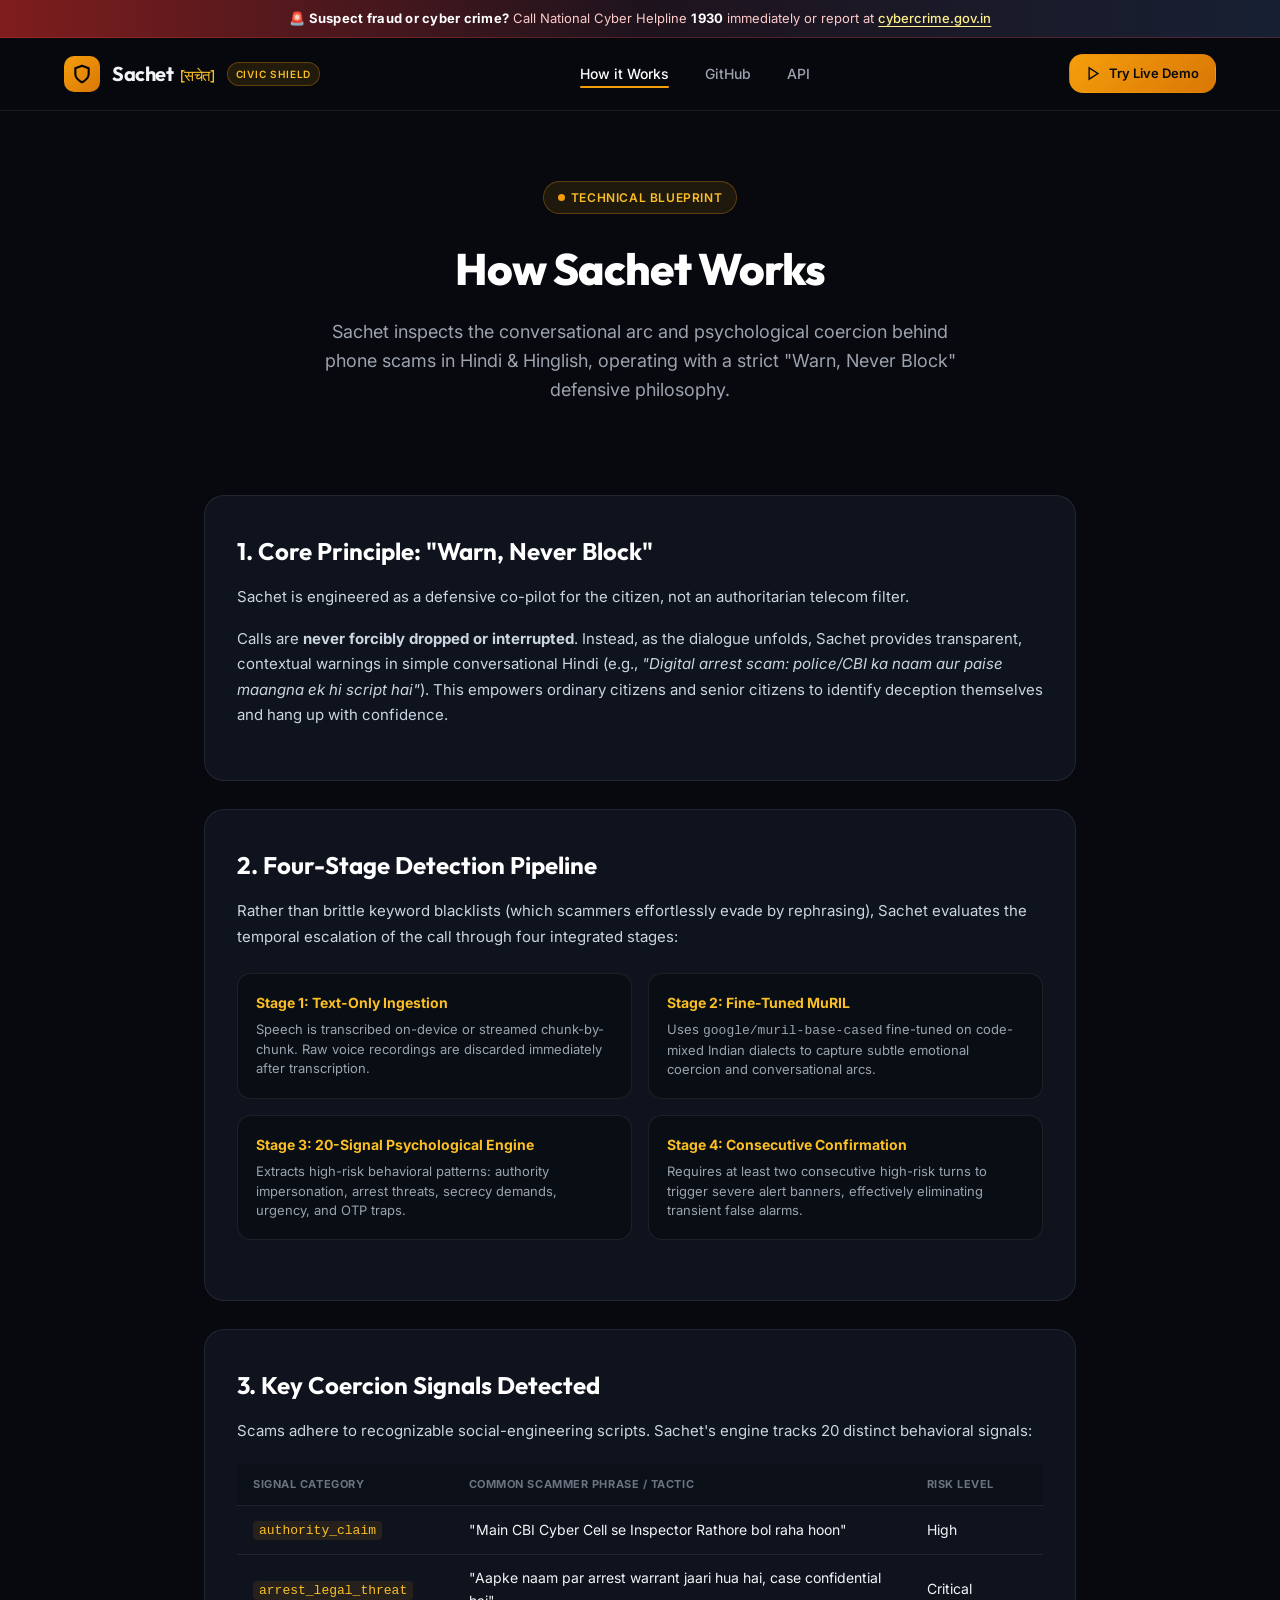
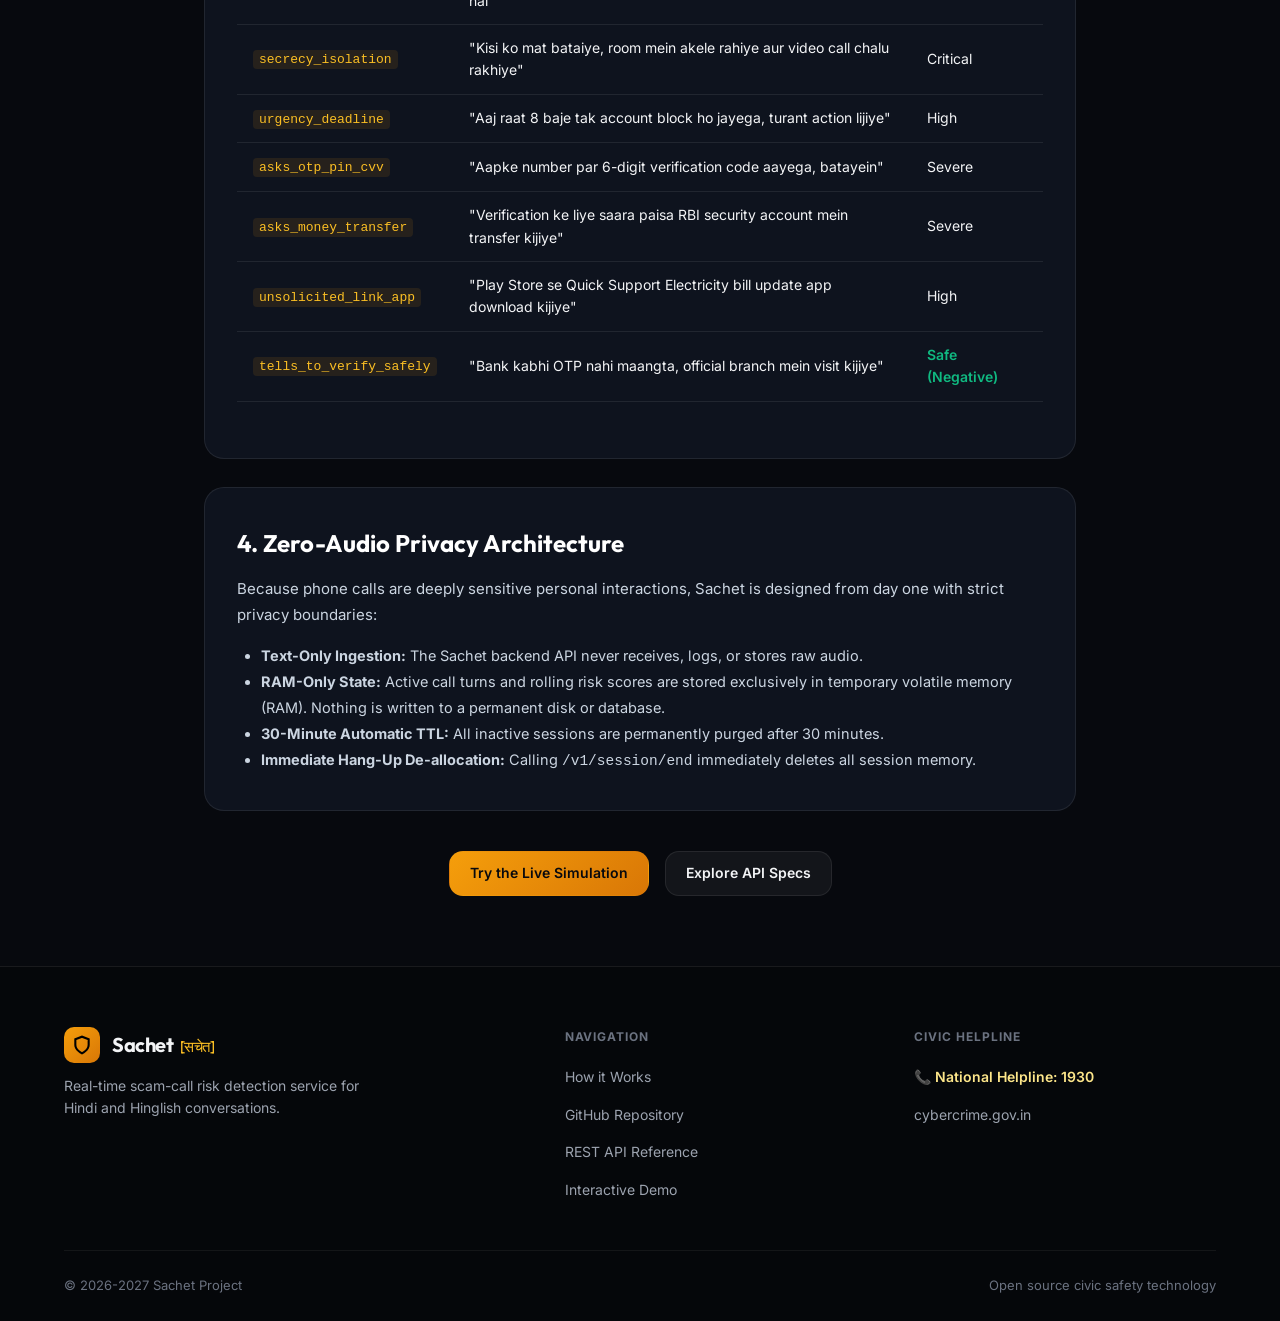
==== client/how-it-works.html @ 932ca4a1 "Configure production dependencies and model hosting" ====
<!DOCTYPE html>
<html lang="en">
<head>
  <meta charset="utf-8">
  <meta name="viewport" content="width=device-width, initial-scale=1">
  <title>How Sachet Works — Architecture & Methodology</title>
  <meta name="description" content="Understand the real-time AI architecture, MuRIL transformer, 20-signal psychological detector, and privacy guarantees behind Sachet.">
  <link rel="preconnect" href="https://fonts.googleapis.com">
  <link rel="preconnect" href="https://fonts.gstatic.com" crossorigin>
  <link href="https://fonts.googleapis.com/css2?family=Inter:wght@400;500;600;700&family=Outfit:wght@600;700;800&display=swap" rel="stylesheet">
  <link rel="stylesheet" href="styles.css">
</head>
<body>

  <!-- Emergency Helpline Top Banner -->
  <aside class="emergency-banner">
    <span>🚨 <strong>Suspect fraud or cyber crime?</strong> Call National Cyber Helpline <strong>1930</strong> immediately or report at <a href="https://cybercrime.gov.in" target="_blank" rel="noopener noreferrer">cybercrime.gov.in</a></span>
  </aside>

  <!-- Site Navigation -->
  <header class="site-nav">
    <div class="container nav-wrapper">
      <a href="index.html" class="brand-group">
        <div class="brand-logo-icon">
          <svg width="20" height="20" viewBox="0 0 24 24" fill="none" stroke="currentColor" stroke-width="2.5" stroke-linecap="round" stroke-linejoin="round">
            <path d="M12 22s8-4 8-10V5l-8-3-8 3v7c0 6 8 10 8 10z"/>
          </svg>
        </div>
        <div class="brand-name">
          Sachet <span class="hindi">[सचेत]</span>
        </div>
        <span class="brand-badge">Civic Shield</span>
      </a>

      <nav>
        <ul class="nav-links">
          <li><a href="how-it-works.html" class="nav-link active">How it Works</a></li>
          <li><a href="github.html" class="nav-link">GitHub</a></li>
          <li><a href="api.html" class="nav-link">API</a></li>
        </ul>
      </nav>

      <div class="nav-actions">
        <a href="index.html#demo" class="btn btn-primary" style="padding: 8px 16px; font-size: 13px;">
          <svg width="15" height="15" viewBox="0 0 24 24" fill="none" stroke="currentColor" stroke-width="2.2">
            <polygon points="5 3 19 12 5 21 5 3"/>
          </svg>
          Try Live Demo
        </a>
      </div>
    </div>
  </header>

  <!-- Subpage Header -->
  <section class="subpage-hero">
    <div class="container">
      <div class="pill-badge">
        <span class="pulse-dot"></span>
        Technical Blueprint
      </div>
      <h1 class="subpage-title">How Sachet Works</h1>
      <p class="subpage-subtitle">
        Sachet inspects the conversational arc and psychological coercion behind phone scams in Hindi & Hinglish, operating with a strict "Warn, Never Block" defensive philosophy.
      </p>
    </div>
  </section>

  <!-- Main Content Cards -->
  <section class="doc-section">
    <div class="container" style="max-width: 920px;">

      <!-- Card 1: Core Philosophy -->
      <div class="doc-card">
        <h2>1. Core Principle: "Warn, Never Block"</h2>
        <p>
          Sachet is engineered as a defensive co-pilot for the citizen, not an authoritarian telecom filter. 
        </p>
        <p>
          Calls are <strong>never forcibly dropped or interrupted</strong>. Instead, as the dialogue unfolds, Sachet provides transparent, contextual warnings in simple conversational Hindi (e.g., <em>"Digital arrest scam: police/CBI ka naam aur paise maangna ek hi script hai"</em>). This empowers ordinary citizens and senior citizens to identify deception themselves and hang up with confidence.
        </p>
      </div>

      <!-- Card 2: 4-Stage Detection Pipeline -->
      <div class="doc-card">
        <h2>2. Four-Stage Detection Pipeline</h2>
        <p>
          Rather than brittle keyword blacklists (which scammers effortlessly evade by rephrasing), Sachet evaluates the temporal escalation of the call through four integrated stages:
        </p>

        <div style="display:grid; grid-template-columns:1fr 1fr; gap:16px; margin:24px 0;">
          <div style="background:rgba(0,0,0,0.3); border:1px solid var(--border-subtle); border-radius:var(--radius-md); padding:18px;">
            <div style="color:var(--amber-light); font-weight:700; font-size:14px; margin-bottom:6px;">Stage 1: Text-Only Ingestion</div>
            <div style="font-size:13px; color:var(--text-muted); line-height:1.5;">
              Speech is transcribed on-device or streamed chunk-by-chunk. Raw voice recordings are discarded immediately after transcription.
            </div>
          </div>

          <div style="background:rgba(0,0,0,0.3); border:1px solid var(--border-subtle); border-radius:var(--radius-md); padding:18px;">
            <div style="color:var(--amber-light); font-weight:700; font-size:14px; margin-bottom:6px;">Stage 2: Fine-Tuned MuRIL</div>
            <div style="font-size:13px; color:var(--text-muted); line-height:1.5;">
              Uses <code>google/muril-base-cased</code> fine-tuned on code-mixed Indian dialects to capture subtle emotional coercion and conversational arcs.
            </div>
          </div>

          <div style="background:rgba(0,0,0,0.3); border:1px solid var(--border-subtle); border-radius:var(--radius-md); padding:18px;">
            <div style="color:var(--amber-light); font-weight:700; font-size:14px; margin-bottom:6px;">Stage 3: 20-Signal Psychological Engine</div>
            <div style="font-size:13px; color:var(--text-muted); line-height:1.5;">
              Extracts high-risk behavioral patterns: authority impersonation, arrest threats, secrecy demands, urgency, and OTP traps.
            </div>
          </div>

          <div style="background:rgba(0,0,0,0.3); border:1px solid var(--border-subtle); border-radius:var(--radius-md); padding:18px;">
            <div style="color:var(--amber-light); font-weight:700; font-size:14px; margin-bottom:6px;">Stage 4: Consecutive Confirmation</div>
            <div style="font-size:13px; color:var(--text-muted); line-height:1.5;">
              Requires at least two consecutive high-risk turns to trigger severe alert banners, effectively eliminating transient false alarms.
            </div>
          </div>
        </div>
      </div>

      <!-- Card 3: The 20 Semantic Behavioral Signals -->
      <div class="doc-card">
        <h2>3. Key Coercion Signals Detected</h2>
        <p>
          Scams adhere to recognizable social-engineering scripts. Sachet's engine tracks 20 distinct behavioral signals:
        </p>

        <table class="doc-table">
          <thead>
            <tr>
              <th>Signal Category</th>
              <th>Common Scammer Phrase / Tactic</th>
              <th>Risk Level</th>
            </tr>
          </thead>
          <tbody>
            <tr>
              <td><code>authority_claim</code></td>
              <td>"Main CBI Cyber Cell se Inspector Rathore bol raha hoon"</td>
              <td>High</td>
            </tr>
            <tr>
              <td><code>arrest_legal_threat</code></td>
              <td>"Aapke naam par arrest warrant jaari hua hai, case confidential hai"</td>
              <td>Critical</td>
            </tr>
            <tr>
              <td><code>secrecy_isolation</code></td>
              <td>"Kisi ko mat bataiye, room mein akele rahiye aur video call chalu rakhiye"</td>
              <td>Critical</td>
            </tr>
            <tr>
              <td><code>urgency_deadline</code></td>
              <td>"Aaj raat 8 baje tak account block ho jayega, turant action lijiye"</td>
              <td>High</td>
            </tr>
            <tr>
              <td><code>asks_otp_pin_cvv</code></td>
              <td>"Aapke number par 6-digit verification code aayega, batayein"</td>
              <td>Severe</td>
            </tr>
            <tr>
              <td><code>asks_money_transfer</code></td>
              <td>"Verification ke liye saara paisa RBI security account mein transfer kijiye"</td>
              <td>Severe</td>
            </tr>
            <tr>
              <td><code>unsolicited_link_app</code></td>
              <td>"Play Store se Quick Support Electricity bill update app download kijiye"</td>
              <td>High</td>
            </tr>
            <tr>
              <td><code>tells_to_verify_safely</code></td>
              <td>"Bank kabhi OTP nahi maangta, official branch mein visit kijiye"</td>
              <td><span style="color:var(--green-safe); font-weight:600;">Safe (Negative)</span></td>
            </tr>
          </tbody>
        </table>
      </div>

      <!-- Card 4: Strict Privacy Guarantee -->
      <div class="doc-card" id="privacy">
        <h2>4. Zero-Audio Privacy Architecture</h2>
        <p>
          Because phone calls are deeply sensitive personal interactions, Sachet is designed from day one with strict privacy boundaries:
        </p>

        <ul style="list-style:disc; padding-left:24px; color:#cbd5e1; font-size:14.5px; line-height:1.8;">
          <li><strong>Text-Only Ingestion:</strong> The Sachet backend API never receives, logs, or stores raw audio.</li>
          <li><strong>RAM-Only State:</strong> Active call turns and rolling risk scores are stored exclusively in temporary volatile memory (RAM). Nothing is written to a permanent disk or database.</li>
          <li><strong>30-Minute Automatic TTL:</strong> All inactive sessions are permanently purged after 30 minutes.</li>
          <li><strong>Immediate Hang-Up De-allocation:</strong> Calling <code>/v1/session/end</code> immediately deletes all session memory.</li>
        </ul>
      </div>

      <!-- Action Footer -->
      <div style="text-align:center; margin-top:40px;">
        <a href="index.html#demo" class="btn btn-primary" style="margin-right:12px;">Try the Live Simulation</a>
        <a href="api.html" class="btn btn-secondary">Explore API Specs</a>
      </div>

    </div>
  </section>

  <!-- Footer -->
  <footer class="site-footer">
    <div class="container">
      <div class="footer-grid">
        <div class="footer-brand">
          <div class="brand-group">
            <div class="brand-logo-icon">
              <svg width="20" height="20" viewBox="0 0 24 24" fill="none" stroke="currentColor" stroke-width="2.5"><path d="M12 22s8-4 8-10V5l-8-3-8 3v7c0 6 8 10 8 10z"/></svg>
            </div>
            <div class="brand-name">Sachet <span class="hindi">[सचेत]</span></div>
          </div>
          <p>Real-time scam-call risk detection service for Hindi and Hinglish conversations.</p>
        </div>

        <div class="footer-col">
          <h4>Navigation</h4>
          <ul class="footer-links">
            <li><a href="how-it-works.html">How it Works</a></li>
            <li><a href="github.html">GitHub Repository</a></li>
            <li><a href="api.html">REST API Reference</a></li>
            <li><a href="index.html#demo">Interactive Demo</a></li>
          </ul>
        </div>

        <div class="footer-col">
          <h4>Civic Helpline</h4>
          <ul class="footer-links">
            <li><a href="tel:1930" style="color:#fde68a; font-weight:600;">📞 National Helpline: 1930</a></li>
            <li><a href="https://cybercrime.gov.in" target="_blank" rel="noopener noreferrer">cybercrime.gov.in</a></li>
          </ul>
        </div>
      </div>

      <div class="footer-bottom">
        <div>© 2026-2027 Sachet Project</div>
        <div>Open source civic safety technology</div>
      </div>
    </div>
  </footer>

</body>
</html>
---- client/styles.css ----
/* ==========================================================================
   SACHET (सचेत) DESIGN SYSTEM - DARK CIVIC SHIELD THEME
   Spacious, modern, high-contrast, premium interface
   ========================================================================== */

:root {
  --bg-primary: #07090e;
  --bg-surface: #0e131f;
  --bg-card: rgba(18, 24, 38, 0.72);
  --bg-card-hover: rgba(24, 32, 50, 0.85);
  --bg-card-solid: #131927;
  
  --border-subtle: rgba(255, 255, 255, 0.08);
  --border-hover: rgba(255, 255, 255, 0.16);
  --border-accent: rgba(245, 158, 11, 0.35);
  
  --text-main: #f3f4f6;
  --text-muted: #9ca3af;
  --text-dim: #6b7280;
  
  --amber-primary: #f59e0b;
  --amber-light: #fbbf24;
  --amber-glow: rgba(245, 158, 11, 0.18);
  
  --red-danger: #ef4444;
  --red-glow: rgba(239, 68, 68, 0.2);
  --red-dark: #7f1d1d;
  
  --green-safe: #10b981;
  --green-glow: rgba(16, 185, 129, 0.2);
  
  --blue-brand: #3b82f6;
  --indigo-brand: #6366f1;
  
  --font-sans: 'Inter', -apple-system, BlinkMacSystemFont, "Segoe UI", Roboto, sans-serif;
  --font-heading: 'Outfit', 'Inter', -apple-system, BlinkMacSystemFont, sans-serif;
  
  --radius-sm: 8px;
  --radius-md: 14px;
  --radius-lg: 20px;
  --radius-full: 9999px;
  
  --shadow-card: 0 10px 30px -10px rgba(0, 0, 0, 0.5);
  --shadow-glow: 0 0 40px rgba(245, 158, 11, 0.12);
}

* {
  box-sizing: border-box;
  margin: 0;
  padding: 0;
}

html {
  scroll-behavior: smooth;
  color-scheme: dark;
}

body {
  font-family: var(--font-sans);
  background-color: var(--bg-primary);
  color: var(--text-main);
  line-height: 1.6;
  -webkit-font-smoothing: antialiased;
  min-height: 100vh;
  position: relative;
  overflow-x: hidden;
}

/* Layout Container */
.container {
  width: 100%;
  max-width: 1200px;
  margin: 0 auto;
  padding: 0 24px;
  position: relative;
  z-index: 1;
}

/* ==========================================================================
   TOP EMERGENCY HELPLINE BANNER
   ========================================================================== */
.emergency-banner {
  background: linear-gradient(90deg, #7f1d1d 0%, #1e131d 50%, #172033 100%);
  border-bottom: 1px solid rgba(239, 68, 68, 0.25);
  color: #fecaca;
  font-size: 13px;
  padding: 8px 16px;
  text-align: center;
  display: flex;
  align-items: center;
  justify-content: center;
  gap: 10px;
  position: relative;
  z-index: 100;
}
.emergency-banner strong {
  color: #fff;
  letter-spacing: 0.02em;
}
.emergency-banner a {
  color: #fef08a;
  text-decoration: underline;
  text-underline-offset: 3px;
  font-weight: 500;
}

/* ==========================================================================
   NAVIGATION BAR
   Only: Logo, 'How it Works', 'GitHub', 'API', plus CTA
   ========================================================================== */
.site-nav {
  position: sticky;
  top: 0;
  backdrop-filter: blur(16px);
  -webkit-backdrop-filter: blur(16px);
  background: rgba(7, 9, 14, 0.85);
  border-bottom: 1px solid var(--border-subtle);
  z-index: 90;
  transition: all 0.25s ease;
}

.nav-wrapper {
  display: flex;
  align-items: center;
  justify-content: space-between;
  height: 72px;
}

.brand-group {
  display: flex;
  align-items: center;
  gap: 12px;
  text-decoration: none;
  color: var(--text-main);
}

.brand-logo-icon {
  width: 36px;
  height: 36px;
  border-radius: 10px;
  background: linear-gradient(135deg, #f59e0b 0%, #d97706 100%);
  display: flex;
  align-items: center;
  justify-content: center;
  color: #000;
}

.brand-name {
  font-family: var(--font-heading);
  font-size: 20px;
  font-weight: 700;
  letter-spacing: -0.02em;
  display: flex;
  align-items: baseline;
  gap: 6px;
}

.brand-name .hindi {
  font-size: 15px;
  color: var(--amber-light);
  font-weight: 500;
}

.brand-badge {
  font-size: 10px;
  text-transform: uppercase;
  letter-spacing: 0.08em;
  padding: 3px 8px;
  background: rgba(245, 158, 11, 0.12);
  color: var(--amber-light);
  border: 1px solid rgba(245, 158, 11, 0.3);
  border-radius: var(--radius-full);
  font-weight: 600;
}

.nav-links {
  display: flex;
  align-items: center;
  gap: 36px;
  list-style: none;
}

.nav-link {
  color: var(--text-muted);
  text-decoration: none;
  font-size: 14px;
  font-weight: 500;
  transition: color 0.2s ease;
  position: relative;
  padding: 6px 0;
}

.nav-link:hover,
.nav-link.active {
  color: #fff;
}

.nav-link.active::after {
  content: "";
  position: absolute;
  bottom: 0;
  left: 0;
  right: 0;
  height: 2px;
  background: var(--amber-primary);
  border-radius: 2px;
}

.nav-actions {
  display: flex;
  align-items: center;
  gap: 16px;
}

/* ==========================================================================
   BUTTONS & BADGES
   ========================================================================== */
.btn {
  display: inline-flex;
  align-items: center;
  justify-content: center;
  gap: 8px;
  font-family: var(--font-sans);
  font-size: 14px;
  font-weight: 600;
  padding: 10px 20px;
  border-radius: var(--radius-md);
  text-decoration: none;
  cursor: pointer;
  transition: all 0.2s ease;
  border: 1px solid transparent;
}

.btn-primary {
  background: linear-gradient(135deg, #f59e0b 0%, #d97706 100%);
  color: #07090e;
}
.btn-primary:hover {
  background: linear-gradient(135deg, #fbbf24 0%, #f59e0b 100%);
  transform: translateY(-1px);
}

.btn-secondary {
  background: rgba(255, 255, 255, 0.05);
  color: var(--text-main);
  border-color: var(--border-subtle);
}
.btn-secondary:hover {
  background: rgba(255, 255, 255, 0.1);
  border-color: var(--border-hover);
  color: #fff;
  transform: translateY(-1px);
}

.btn-danger {
  background: linear-gradient(135deg, #ef4444 0%, #dc2626 100%);
  color: #fff;
}
.btn-danger:hover {
  background: linear-gradient(135deg, #f87171 0%, #ef4444 100%);
  transform: translateY(-1px);
}

.pill-badge {
  display: inline-flex;
  align-items: center;
  gap: 6px;
  padding: 6px 14px;
  border-radius: var(--radius-full);
  font-size: 12px;
  font-weight: 600;
  letter-spacing: 0.05em;
  text-transform: uppercase;
  background: rgba(245, 158, 11, 0.1);
  border: 1px solid rgba(245, 158, 11, 0.3);
  color: var(--amber-light);
  margin-bottom: 20px;
}

.pulse-dot {
  width: 7px;
  height: 7px;
  border-radius: 50%;
  background: var(--amber-primary);
}

/* ==========================================================================
   HERO SECTION
   ========================================================================== */
.hero-section {
  padding: 80px 0 100px;
  position: relative;
}

.hero-grid {
  display: grid;
  grid-template-columns: 1.2fr 0.9fr;
  gap: 56px;
  align-items: center;
}

.hero-title {
  font-family: var(--font-heading);
  font-size: 52px;
  font-weight: 800;
  line-height: 1.15;
  letter-spacing: -0.03em;
  margin-bottom: 22px;
  color: #ffffff;
}

.hero-title .highlight {
  background: linear-gradient(90deg, #f59e0b 0%, #fb923c 100%);
  -webkit-background-clip: text;
  -webkit-text-fill-color: transparent;
}

.hero-subtitle {
  font-size: 18px;
  line-height: 1.65;
  color: var(--text-muted);
  margin-bottom: 34px;
  max-width: 580px;
}

.hero-actions {
  display: flex;
  align-items: center;
  gap: 16px;
  margin-bottom: 36px;
  flex-wrap: wrap;
}

.hero-trust-list {
  display: flex;
  align-items: center;
  gap: 24px;
  flex-wrap: wrap;
}

.trust-item {
  display: flex;
  align-items: center;
  gap: 8px;
  font-size: 13px;
  font-weight: 500;
  color: var(--text-muted);
}
.trust-item svg {
  color: var(--green-safe);
}

/* Phone Mockup in Hero */
.hero-phone-card {
  background: linear-gradient(180deg, #161d2d 0%, #0e1320 100%);
  border: 1px solid rgba(255, 255, 255, 0.12);
  border-radius: 28px;
  padding: 24px;
  position: relative;
  overflow: hidden;
}

.phone-header {
  display: flex;
  justify-content: space-between;
  align-items: center;
  padding-bottom: 16px;
  border-bottom: 1px solid rgba(255, 255, 255, 0.08);
  margin-bottom: 20px;
}

.phone-indicator {
  display: flex;
  align-items: center;
  gap: 8px;
  font-size: 12px;
  font-weight: 600;
  color: #f87171;
  text-transform: uppercase;
  letter-spacing: 0.05em;
}

.phone-badge-danger {
  padding: 3px 10px;
  background: rgba(239, 68, 68, 0.15);
  border: 1px solid rgba(239, 68, 68, 0.35);
  color: #fca5a5;
  border-radius: var(--radius-full);
  font-size: 11px;
  font-weight: 600;
}

.phone-risk-row {
  display: flex;
  align-items: center;
  justify-content: space-between;
  background: rgba(0, 0, 0, 0.3);
  border: 1px solid rgba(239, 68, 68, 0.25);
  border-radius: var(--radius-md);
  padding: 16px 20px;
  margin-bottom: 18px;
}

.phone-risk-num {
  font-family: var(--font-heading);
  font-size: 44px;
  font-weight: 800;
  line-height: 1;
  color: #ef4444;
}
.phone-risk-num small {
  font-size: 16px;
  color: var(--text-dim);
  font-weight: 400;
}

.phone-risk-status {
  text-align: right;
}
.phone-risk-status .label {
  font-size: 11px;
  text-transform: uppercase;
  letter-spacing: 0.05em;
  color: var(--text-dim);
}
.phone-risk-status .state {
  font-size: 16px;
  font-weight: 700;
  color: #ef4444;
}

.phone-alert-box {
  background: rgba(239, 68, 68, 0.12);
  border-left: 3px solid #ef4444;
  padding: 12px 14px;
  border-radius: 6px;
  font-size: 13px;
  color: #fecaca;
  line-height: 1.5;
  margin-bottom: 18px;
}
.phone-alert-box strong {
  display: block;
  color: #fff;
  margin-bottom: 2px;
}

.phone-transcript-preview {
  background: rgba(0, 0, 0, 0.2);
  border-radius: var(--radius-sm);
  padding: 12px;
  margin-bottom: 20px;
  font-size: 12.5px;
  line-height: 1.5;
}
.phone-transcript-preview .turn-caller {
  color: #e5e7eb;
  margin-bottom: 6px;
}
.phone-transcript-preview .turn-victim {
  color: #93c5fd;
}
.phone-transcript-preview b {
  font-size: 11px;
  text-transform: uppercase;
  color: var(--text-dim);
}

.phone-action-btn {
  width: 100%;
  padding: 14px;
  background: linear-gradient(135deg, #ef4444 0%, #b91c1c 100%);
  border: none;
  border-radius: var(--radius-md);
  color: #fff;
  font-weight: 700;
  font-size: 14px;
  display: flex;
  align-items: center;
  justify-content: center;
  gap: 8px;
}

/* ==========================================================================
   STATISTICS SECTION ("THE SILENT EPIDEMIC")
   ========================================================================== */
.stats-section {
  padding: 70px 0;
  border-top: 1px solid var(--border-subtle);
  border-bottom: 1px solid var(--border-subtle);
  background: rgba(14, 19, 31, 0.4);
}

.section-head {
  text-align: center;
  max-width: 680px;
  margin: 0 auto 48px;
}

.section-tag {
  font-size: 12px;
  text-transform: uppercase;
  letter-spacing: 0.1em;
  color: var(--amber-light);
  font-weight: 600;
  margin-bottom: 10px;
}

.section-title {
  font-family: var(--font-heading);
  font-size: 36px;
  font-weight: 800;
  letter-spacing: -0.02em;
  color: #ffffff;
  margin-bottom: 14px;
}

.section-subtitle {
  font-size: 16px;
  color: var(--text-muted);
  line-height: 1.6;
}

.stats-grid {
  display: grid;
  grid-template-columns: repeat(3, 1fr);
  gap: 24px;
  margin-bottom: 32px;
}

.stat-card {
  background: var(--bg-card);
  border: 1px solid var(--border-subtle);
  border-radius: var(--radius-lg);
  padding: 32px 28px;
  position: relative;
  transition: all 0.25s ease;
}
.stat-card:hover {
  border-color: var(--border-hover);
  background: var(--bg-card-hover);
  transform: translateY(-2px);
}

.stat-icon {
  width: 44px;
  height: 44px;
  border-radius: 12px;
  background: rgba(245, 158, 11, 0.12);
  display: flex;
  align-items: center;
  justify-content: center;
  color: var(--amber-light);
  margin-bottom: 20px;
}

.stat-value {
  font-family: var(--font-heading);
  font-size: 44px;
  font-weight: 800;
  letter-spacing: -0.02em;
  color: #fff;
  line-height: 1.1;
  margin-bottom: 8px;
}

.stat-label {
  font-size: 16px;
  font-weight: 600;
  color: var(--text-main);
  margin-bottom: 6px;
}

.stat-desc {
  font-size: 13.5px;
  color: var(--text-muted);
  line-height: 1.5;
}

.fear-callout-banner {
  background: linear-gradient(90deg, rgba(245, 158, 11, 0.1) 0%, rgba(245, 158, 11, 0.04) 100%);
  border: 1px solid rgba(245, 158, 11, 0.25);
  border-radius: var(--radius-md);
  padding: 18px 24px;
  display: flex;
  align-items: center;
  gap: 16px;
}
.fear-callout-icon {
  color: var(--amber-primary);
  flex-shrink: 0;
}
.fear-callout-text {
  font-size: 14.5px;
  color: #fde68a;
  line-height: 1.5;
}

/* ==========================================================================
   ANATOMY OF A SCAM CALL SECTION
   ========================================================================== */
.anatomy-section {
  padding: 90px 0;
  position: relative;
}

.arc-container {
  display: flex;
  flex-direction: column;
  gap: 28px;
}

.arc-card {
  border-radius: var(--radius-lg);
  padding: 28px 32px;
  position: relative;
}

.arc-card.scam {
  background: linear-gradient(180deg, rgba(239, 68, 68, 0.06) 0%, rgba(18, 24, 38, 0.6) 100%);
  border: 1px solid rgba(239, 68, 68, 0.25);
}

.arc-card.safe {
  background: linear-gradient(180deg, rgba(16, 185, 129, 0.06) 0%, rgba(18, 24, 38, 0.6) 100%);
  border: 1px solid rgba(16, 185, 129, 0.25);
}

.arc-header {
  display: flex;
  justify-content: space-between;
  align-items: center;
  margin-bottom: 24px;
}

.arc-badge {
  display: inline-flex;
  align-items: center;
  gap: 8px;
  font-size: 13px;
  font-weight: 700;
  text-transform: uppercase;
  letter-spacing: 0.05em;
}
.arc-badge.danger { color: #f87171; }
.arc-badge.safe { color: #34d399; }

.arc-timeline-grid {
  display: grid;
  grid-template-columns: repeat(4, 1fr);
  gap: 20px;
}

.timeline-step {
  background: rgba(0, 0, 0, 0.25);
  border: 1px solid rgba(255, 255, 255, 0.06);
  border-radius: var(--radius-md);
  padding: 18px;
  position: relative;
}

.step-num {
  font-size: 11px;
  text-transform: uppercase;
  font-weight: 700;
  letter-spacing: 0.05em;
  color: var(--text-dim);
  margin-bottom: 8px;
  display: flex;
  justify-content: space-between;
}

.step-tag {
  font-size: 10px;
  padding: 2px 6px;
  border-radius: 4px;
  font-weight: 600;
}
.step-tag.red { background: rgba(239, 68, 68, 0.2); color: #fca5a5; }
.step-tag.green { background: rgba(16, 185, 129, 0.2); color: #86efac; }

.step-title {
  font-size: 15px;
  font-weight: 700;
  color: #fff;
  margin-bottom: 8px;
}

.step-desc {
  font-size: 13px;
  color: var(--text-muted);
  line-height: 1.45;
}

/* ==========================================================================
   FEATURES & PRIVACY SECTION
   ========================================================================== */
.features-section {
  padding: 90px 0;
  background: rgba(14, 19, 31, 0.3);
  border-top: 1px solid var(--border-subtle);
  border-bottom: 1px solid var(--border-subtle);
}

.features-grid {
  display: grid;
  grid-template-columns: repeat(4, 1fr);
  gap: 24px;
  margin-bottom: 36px;
}

.feature-card {
  background: var(--bg-card);
  border: 1px solid var(--border-subtle);
  border-radius: var(--radius-lg);
  padding: 28px 24px;
  transition: all 0.25s ease;
}
.feature-card:hover {
  border-color: var(--border-hover);
  transform: translateY(-2px);
  background: var(--bg-card-hover);
}

.feature-num-badge {
  width: 32px;
  height: 32px;
  border-radius: 8px;
  background: rgba(255, 255, 255, 0.05);
  border: 1px solid var(--border-subtle);
  display: flex;
  align-items: center;
  justify-content: center;
  font-size: 13px;
  font-weight: 700;
  color: var(--amber-light);
  margin-bottom: 20px;
}

.feature-title {
  font-family: var(--font-heading);
  font-size: 18px;
  font-weight: 700;
  color: #fff;
  margin-bottom: 10px;
}

.feature-desc {
  font-size: 13.5px;
  color: var(--text-muted);
  line-height: 1.55;
}

.privacy-banner-card {
  background: linear-gradient(135deg, rgba(16, 185, 129, 0.08) 0%, rgba(18, 24, 38, 0.8) 100%);
  border: 1px solid rgba(16, 185, 129, 0.25);
  border-radius: var(--radius-lg);
  padding: 28px 32px;
  display: flex;
  align-items: flex-start;
  gap: 24px;
}

.privacy-icon {
  width: 48px;
  height: 48px;
  border-radius: 12px;
  background: rgba(16, 185, 129, 0.15);
  display: flex;
  align-items: center;
  justify-content: center;
  color: var(--green-safe);
  flex-shrink: 0;
}

.privacy-content h3 {
  font-family: var(--font-heading);
  font-size: 20px;
  font-weight: 700;
  color: #fff;
  margin-bottom: 6px;
}
.privacy-content p {
  font-size: 14px;
  color: #cbd5e1;
  line-height: 1.6;
}

/* ==========================================================================
   INTERACTIVE DEMO APPLICATION SECTION
   ========================================================================== */
.demo-section {
  padding: 90px 0;
  position: relative;
}

.demo-container {
  background: var(--bg-card-solid);
  border: 1px solid var(--border-subtle);
  border-radius: 24px;
  overflow: hidden;
}

.demo-toolbar {
  background: rgba(0, 0, 0, 0.35);
  border-bottom: 1px solid var(--border-subtle);
  padding: 16px 24px;
  display: flex;
  align-items: center;
  justify-content: space-between;
  flex-wrap: wrap;
  gap: 14px;
}

.demo-presets {
  display: flex;
  align-items: center;
  gap: 10px;
  flex-wrap: wrap;
}

.demo-preset-btn {
  font-size: 13px;
  font-weight: 600;
  padding: 8px 14px;
  border-radius: var(--radius-md);
  border: 1px solid var(--border-subtle);
  background: rgba(255, 255, 255, 0.04);
  color: var(--text-main);
  cursor: pointer;
  transition: all 0.2s ease;
}
.demo-preset-btn:hover {
  background: rgba(255, 255, 255, 0.09);
  border-color: var(--border-hover);
  transform: translateY(-1px);
}
.demo-preset-btn.active {
  background: rgba(245, 158, 11, 0.15);
  border-color: var(--amber-primary);
  color: var(--amber-light);
}

.demo-status {
  display: flex;
  align-items: center;
  gap: 8px;
  font-size: 13px;
  color: var(--text-muted);
}

.status-dot {
  width: 8px;
  height: 8px;
  border-radius: 50%;
  background: var(--text-dim);
}
.status-dot.active {
  background: var(--green-safe);
}

/* Two-column App Layout */
.demo-app-grid {
  display: grid;
  grid-template-columns: 1fr 1fr;
  min-height: 540px;
}

.demo-column {
  padding: 24px;
  display: flex;
  flex-direction: column;
}

.demo-column.left {
  border-right: 1px solid var(--border-subtle);
}

.column-header {
  display: flex;
  align-items: center;
  justify-content: space-between;
  margin-bottom: 16px;
}
.column-title {
  font-size: 13px;
  text-transform: uppercase;
  letter-spacing: 0.08em;
  font-weight: 700;
  color: var(--text-dim);
}

/* Call Controls */
.controls-row {
  display: flex;
  gap: 10px;
  margin-bottom: 14px;
  flex-wrap: wrap;
}

.mic-toggle-btn {
  background: linear-gradient(135deg, #3b82f6 0%, #2563eb 100%);
  color: #fff;
  border: none;
  font-weight: 600;
  padding: 9px 16px;
  border-radius: var(--radius-sm);
  cursor: pointer;
  display: flex;
  align-items: center;
  gap: 6px;
  font-size: 13px;
  transition: all 0.2s ease;
}
.mic-toggle-btn.recording {
  background: linear-gradient(135deg, #ef4444 0%, #dc2626 100%);
  animation: pulse-ring 1.5s infinite;
}

.speaker-toggle {
  display: inline-flex;
  align-items: center;
  background: rgba(0, 0, 0, 0.45);
  border: 1px solid var(--border-subtle);
  border-radius: var(--radius-sm);
  padding: 3px;
  gap: 2px;
}

.speaker-opt {
  background: transparent;
  border: none;
  color: var(--text-dim);
  font-size: 12.5px;
  font-weight: 600;
  padding: 6px 14px;
  border-radius: 6px;
  cursor: pointer;
  transition: all 0.2s ease;
}

.speaker-opt:hover {
  color: var(--text-main);
}

.speaker-opt.active {
  background: rgba(255, 255, 255, 0.12);
  color: #fff;
}

.speaker-opt.active[data-val="caller"] {
  background: rgba(239, 68, 68, 0.2);
  color: #fca5a5;
  border: 1px solid rgba(239, 68, 68, 0.35);
}

.speaker-opt.active[data-val="victim"] {
  background: rgba(59, 130, 246, 0.25);
  color: #93c5fd;
  border: 1px solid rgba(59, 130, 246, 0.4);
}

.btn-end {
  background: rgba(239, 68, 68, 0.1);
  color: #fca5a5;
  border: 1px solid rgba(239, 68, 68, 0.25);
  border-radius: var(--radius-sm);
  padding: 8px 14px;
  font-size: 13px;
  font-weight: 600;
  cursor: pointer;
  transition: all 0.2s ease;
}
.btn-end:hover {
  background: rgba(239, 68, 68, 0.2);
  border-color: rgba(239, 68, 68, 0.4);
}

/* Transcript Area */
.transcript-box {
  flex: 1;
  min-height: 280px;
  max-height: 340px;
  overflow-y: auto;
  background: rgba(0, 0, 0, 0.35);
  border: 1px solid var(--border-subtle);
  border-radius: var(--radius-md);
  padding: 14px;
  display: flex;
  flex-direction: column;
  gap: 10px;
}

.chat-bubble {
  max-width: 85%;
  padding: 10px 14px;
  border-radius: 14px;
  font-size: 14px;
  line-height: 1.45;
  animation: fadeIn 0.25s ease;
}

@keyframes fadeIn {
  from { opacity: 0; transform: translateY(4px); }
  to { opacity: 1; transform: translateY(0); }
}

.chat-bubble.caller {
  align-self: flex-start;
  background: rgba(239, 68, 68, 0.08);
  border: 1px solid rgba(239, 68, 68, 0.25);
  color: #fecaca;
}
.chat-bubble.caller .speaker-tag {
  color: #f87171;
  display: block;
  font-size: 11px;
  font-weight: 700;
  text-transform: uppercase;
  letter-spacing: 0.05em;
  margin-bottom: 4px;
}
.chat-bubble.victim {
  align-self: flex-end;
  background: linear-gradient(135deg, #1d4ed8 0%, #1e40af 100%);
  border: 1px solid rgba(59, 130, 246, 0.4);
  color: #ffffff;
}
.chat-bubble.victim .speaker-tag {
  color: #bfdbfe;
  display: block;
  font-size: 11px;
  font-weight: 700;
  text-transform: uppercase;
  letter-spacing: 0.05em;
  margin-bottom: 4px;
}

.typing-input-row {
  display: flex;
  gap: 8px;
  margin-top: 14px;
}
.typing-input-row input {
  flex: 1;
  background: rgba(0, 0, 0, 0.4);
  border: 1px solid var(--border-subtle);
  color: #fff;
  padding: 10px 14px;
  border-radius: var(--radius-sm);
  font-size: 13.5px;
}
.typing-input-row input:focus {
  outline: none;
  border-color: var(--amber-primary);
}

.api-settings-toggle {
  font-size: 12px;
  color: var(--text-dim);
  text-decoration: underline;
  cursor: pointer;
  margin-top: 10px;
  display: inline-block;
}
.api-settings-panel {
  display: none;
  background: rgba(0, 0, 0, 0.3);
  border: 1px solid var(--border-subtle);
  border-radius: var(--radius-sm);
  padding: 10px;
  margin-top: 8px;
  gap: 8px;
  flex-wrap: wrap;
}
.api-settings-panel.open {
  display: flex;
}
.api-settings-panel input {
  background: rgba(0,0,0,0.5);
  border: 1px solid var(--border-subtle);
  color: #fff;
  padding: 6px 10px;
  border-radius: 4px;
  font-size: 12px;
}

/* Right Column: Risk Gauge & Analytics */
.danger-alert-box {
  display: none;
  background: linear-gradient(90deg, #b91c1c 0%, #7f1d1d 100%);
  border: 1px solid #ef4444;
  color: #fff;
  padding: 12px 16px;
  border-radius: var(--radius-md);
  font-size: 13.5px;
  font-weight: 600;
  line-height: 1.45;
  margin-bottom: 18px;
  animation: shake 0.4s ease;
}

@keyframes shake {
  0%, 100% { transform: translateX(0); }
  25% { transform: translateX(-4px); }
  75% { transform: translateX(4px); }
}

.gauge-hero-container {
  display: flex;
  align-items: center;
  gap: 24px;
  background: rgba(0, 0, 0, 0.25);
  border: 1px solid var(--border-subtle);
  border-radius: var(--radius-md);
  padding: 20px;
  margin-bottom: 18px;
}

.gauge-svg-wrapper {
  position: relative;
  width: 110px;
  height: 110px;
  flex-shrink: 0;
}
.gauge-svg-wrapper svg {
  transform: rotate(-90deg);
}
.gauge-bg-circle {
  fill: none;
  stroke: rgba(255, 255, 255, 0.08);
  stroke-width: 8;
}
.gauge-progress-circle {
  fill: none;
  stroke: var(--green-safe);
  stroke-width: 8;
  stroke-linecap: round;
  stroke-dasharray: 283;
  stroke-dashoffset: 283;
  transition: stroke-dashoffset 0.6s cubic-bezier(0.4, 0, 0.2, 1), stroke 0.4s ease;
}

.gauge-center-val {
  position: absolute;
  top: 50%;
  left: 50%;
  transform: translate(-50%, -50%);
  text-align: center;
}
.gauge-center-val .score {
  font-family: var(--font-heading);
  font-size: 32px;
  font-weight: 800;
  line-height: 1;
}
.gauge-center-val .sub {
  font-size: 11px;
  color: var(--text-dim);
}

.gauge-info {
  flex: 1;
}
.gauge-level-badge {
  display: inline-block;
  font-size: 11px;
  font-weight: 700;
  text-transform: uppercase;
  letter-spacing: 0.08em;
  padding: 4px 10px;
  border-radius: var(--radius-full);
  margin-bottom: 6px;
  background: rgba(16, 185, 129, 0.15);
  color: var(--green-safe);
  border: 1px solid rgba(16, 185, 129, 0.3);
}

.gauge-linear-bar {
  height: 8px;
  background: rgba(255, 255, 255, 0.08);
  border-radius: 4px;
  overflow: hidden;
  position: relative;
  margin-top: 8px;
}
.gauge-linear-fill {
  height: 100%;
  width: 0;
  background: var(--green-safe);
  transition: width 0.5s ease, background 0.4s ease;
}

.reason-explanation-box {
  background: rgba(0, 0, 0, 0.25);
  border: 1px solid var(--border-subtle);
  border-radius: var(--radius-md);
  padding: 16px;
  font-size: 14.5px;
  color: #e2e8f0;
  line-height: 1.5;
  margin-bottom: 16px;
  min-height: 58px;
}

.signals-container {
  display: flex;
  flex-wrap: wrap;
  gap: 6px;
  margin-bottom: 20px;
  min-height: 28px;
}
.signal-pill {
  font-size: 11.5px;
  font-weight: 600;
  padding: 4px 10px;
  border-radius: var(--radius-full);
  background: rgba(245, 158, 11, 0.1);
  border: 1px solid rgba(245, 158, 11, 0.25);
  color: #fde68a;
}

.trend-graph-wrapper {
  background: rgba(0, 0, 0, 0.25);
  border: 1px solid var(--border-subtle);
  border-radius: var(--radius-md);
  padding: 14px;
  margin-top: auto;
}
.trend-title {
  display: flex;
  justify-content: space-between;
  font-size: 11.5px;
  font-weight: 700;
  text-transform: uppercase;
  color: var(--text-dim);
  margin-bottom: 8px;
}
.trend-svg {
  width: 100%;
  height: 60px;
}

/* ==========================================================================
   FAMILY & CIVIC SAFETY SECTION
   ========================================================================== */
.family-section {
  padding: 90px 0;
  border-top: 1px solid var(--border-subtle);
}

.persona-grid {
  display: grid;
  grid-template-columns: repeat(3, 1fr);
  gap: 24px;
}

.persona-card {
  background: var(--bg-card);
  border: 1px solid var(--border-subtle);
  border-radius: var(--radius-lg);
  padding: 32px 28px;
  transition: all 0.25s ease;
}
.persona-card:hover {
  border-color: var(--border-hover);
  transform: translateY(-2px);
  background: var(--bg-card-hover);
}

.persona-icon {
  width: 44px;
  height: 44px;
  border-radius: 12px;
  background: rgba(255, 255, 255, 0.05);
  display: flex;
  align-items: center;
  justify-content: center;
  color: var(--amber-light);
  margin-bottom: 20px;
}

.persona-title {
  font-family: var(--font-heading);
  font-size: 20px;
  font-weight: 700;
  color: #fff;
  margin-bottom: 12px;
}

.persona-desc {
  font-size: 14px;
  color: var(--text-muted);
  line-height: 1.6;
}

/* ==========================================================================
   EVALUATION SECTION
   ========================================================================== */
.eval-section {
  padding: 90px 0;
  background: rgba(14, 19, 31, 0.35);
  border-top: 1px solid var(--border-subtle);
  border-bottom: 1px solid var(--border-subtle);
}

.eval-grid {
  display: grid;
  grid-template-columns: repeat(3, 1fr);
  gap: 24px;
  margin-bottom: 32px;
}

.eval-metric-card {
  background: var(--bg-card);
  border: 1px solid var(--border-subtle);
  border-radius: var(--radius-lg);
  padding: 36px 28px;
  text-align: center;
}

.eval-metric-num {
  font-family: var(--font-heading);
  font-size: 54px;
  font-weight: 800;
  color: var(--blue-brand);
  line-height: 1;
  margin-bottom: 10px;
}
.eval-metric-num.highlight {
  color: var(--amber-primary);
}

.eval-metric-label {
  font-size: 17px;
  font-weight: 700;
  color: #fff;
  margin-bottom: 8px;
}

.eval-metric-desc {
  font-size: 13.5px;
  color: var(--text-muted);
  line-height: 1.5;
}

.eval-footnote {
  background: rgba(255, 255, 255, 0.03);
  border: 1px solid var(--border-subtle);
  border-radius: var(--radius-md);
  padding: 16px 20px;
  font-size: 13px;
  color: var(--text-muted);
  text-align: center;
}

/* ==========================================================================
   CTA SECTION & FOOTER
   ========================================================================== */
.cta-section {
  padding: 90px 0 100px;
}

.cta-box {
  background: #111726;
  border: 1px solid var(--border-subtle);
  border-radius: 28px;
  padding: 56px 40px;
  text-align: center;
  position: relative;
  overflow: hidden;
}

.cta-icon-badge {
  width: 52px;
  height: 52px;
  border-radius: 16px;
  background: linear-gradient(135deg, #f59e0b 0%, #d97706 100%);
  display: inline-flex;
  align-items: center;
  justify-content: center;
  color: #000;
  margin-bottom: 24px;
}

.cta-title {
  font-family: var(--font-heading);
  font-size: 40px;
  font-weight: 800;
  letter-spacing: -0.02em;
  color: #fff;
  margin-bottom: 16px;
}

.cta-text {
  font-size: 16px;
  color: var(--text-muted);
  max-width: 600px;
  margin: 0 auto 32px;
  line-height: 1.6;
}

.cta-actions {
  display: flex;
  justify-content: center;
  gap: 16px;
  flex-wrap: wrap;
}

.site-footer {
  background: #05070a;
  border-top: 1px solid var(--border-subtle);
  padding: 60px 0 30px;
  position: relative;
  z-index: 10;
}

.footer-grid {
  display: grid;
  grid-template-columns: 1.5fr 1fr 1fr;
  gap: 48px;
  margin-bottom: 48px;
}

.footer-brand p {
  font-size: 14px;
  color: var(--text-muted);
  margin-top: 12px;
  max-width: 320px;
  line-height: 1.6;
}

.footer-col h4 {
  font-size: 12px;
  text-transform: uppercase;
  letter-spacing: 0.08em;
  color: var(--text-dim);
  margin-bottom: 18px;
  font-weight: 700;
}

.footer-links {
  list-style: none;
  display: flex;
  flex-direction: column;
  gap: 12px;
}

.footer-links a {
  color: var(--text-muted);
  text-decoration: none;
  font-size: 14px;
  transition: color 0.2s ease;
}
.footer-links a:hover {
  color: #fff;
}

.footer-bottom {
  border-top: 1px solid rgba(255, 255, 255, 0.06);
  padding-top: 24px;
  display: flex;
  justify-content: space-between;
  align-items: center;
  font-size: 13px;
  color: var(--text-dim);
  flex-wrap: wrap;
  gap: 12px;
}

/* ==========================================================================
   SAVE CALL EVIDENCE DIALOG
   ========================================================================== */
dialog.save-modal {
  background: #121826;
  color: #fff;
  border: 1px solid var(--border-hover);
  border-radius: var(--radius-lg);
  padding: 28px;
  max-width: 440px;
  width: 90%;
  margin: auto;
  box-shadow: 0 25px 60px rgba(0, 0, 0, 0.85);
}

dialog.save-modal::backdrop {
  background: rgba(0, 0, 0, 0.7);
  backdrop-filter: blur(6px);
}

dialog.save-modal h3 {
  font-family: var(--font-heading);
  font-size: 20px;
  margin-bottom: 10px;
}

dialog.save-modal p {
  font-size: 14px;
  color: var(--text-muted);
  line-height: 1.5;
  margin-bottom: 18px;
}

dialog.save-modal input {
  width: 100%;
  background: rgba(0, 0, 0, 0.4);
  border: 1px solid var(--border-subtle);
  color: #fff;
  padding: 10px 14px;
  border-radius: var(--radius-sm);
  font-size: 14px;
  margin-bottom: 18px;
}

dialog.save-modal .modal-actions {
  display: flex;
  gap: 10px;
}

/* ==========================================================================
   DOCUMENTATION & SUBPAGE STYLING (For How it Works, GitHub, API)
   ========================================================================== */
.subpage-hero {
  padding: 70px 0 50px;
  text-align: center;
  position: relative;
}

.subpage-title {
  font-family: var(--font-heading);
  font-size: 44px;
  font-weight: 800;
  letter-spacing: -0.02em;
  color: #fff;
  margin-bottom: 14px;
}

.subpage-subtitle {
  font-size: 18px;
  color: var(--text-muted);
  max-width: 640px;
  margin: 0 auto;
  line-height: 1.6;
}

.doc-section {
  padding: 40px 0 70px;
}

.doc-card {
  background: var(--bg-card);
  border: 1px solid var(--border-subtle);
  border-radius: var(--radius-lg);
  padding: 36px 32px;
  margin-bottom: 28px;
}

.doc-card h2 {
  font-family: var(--font-heading);
  font-size: 24px;
  font-weight: 700;
  color: #fff;
  margin-bottom: 14px;
}

.doc-card h3 {
  font-family: var(--font-heading);
  font-size: 18px;
  font-weight: 600;
  color: var(--amber-light);
  margin: 24px 0 10px;
}

.doc-card p {
  font-size: 15px;
  color: #cbd5e1;
  line-height: 1.7;
  margin-bottom: 16px;
}

.doc-table {
  width: 100%;
  border-collapse: collapse;
  margin: 20px 0;
  font-size: 14px;
}
.doc-table th, .doc-table td {
  padding: 12px 16px;
  text-align: left;
  border-bottom: 1px solid var(--border-subtle);
}
.doc-table th {
  color: var(--text-dim);
  text-transform: uppercase;
  font-size: 11px;
  letter-spacing: 0.05em;
  background: rgba(0, 0, 0, 0.2);
}
.doc-table td code {
  color: var(--amber-light);
  background: rgba(245, 158, 11, 0.1);
  padding: 2px 6px;
  border-radius: 4px;
  font-size: 13px;
}

.code-block {
  background: #090d15;
  border: 1px solid var(--border-subtle);
  border-radius: var(--radius-md);
  padding: 18px 20px;
  font-family: ui-monospace, SFMono-Regular, Menlo, Monaco, Consolas, monospace;
  font-size: 13.5px;
  color: #e2e8f0;
  overflow-x: auto;
  line-height: 1.6;
  margin: 16px 0;
}

.code-block .keyword { color: #f43f5e; }
.code-block .string { color: #34d399; }
.code-block .comment { color: #64748b; font-style: italic; }

/* Responsive Media Queries */
@media (max-width: 980px) {
  .hero-grid { grid-template-columns: 1fr; gap: 40px; }
  .stats-grid { grid-template-columns: 1fr; }
  .features-grid { grid-template-columns: 1fr 1fr; }
  .arc-timeline-grid { grid-template-columns: 1fr 1fr; }
  .demo-app-grid { grid-template-columns: 1fr; }
  .demo-column.left { border-right: none; border-bottom: 1px solid var(--border-subtle); }
  .persona-grid { grid-template-columns: 1fr; }
  .eval-grid { grid-template-columns: 1fr; }
  .footer-grid { grid-template-columns: 1fr; gap: 32px; }
}

@media (max-width: 640px) {
  .hero-title { font-size: 36px; }
  .features-grid { grid-template-columns: 1fr; }
  .arc-timeline-grid { grid-template-columns: 1fr; }
  .nav-links { gap: 20px; }
}
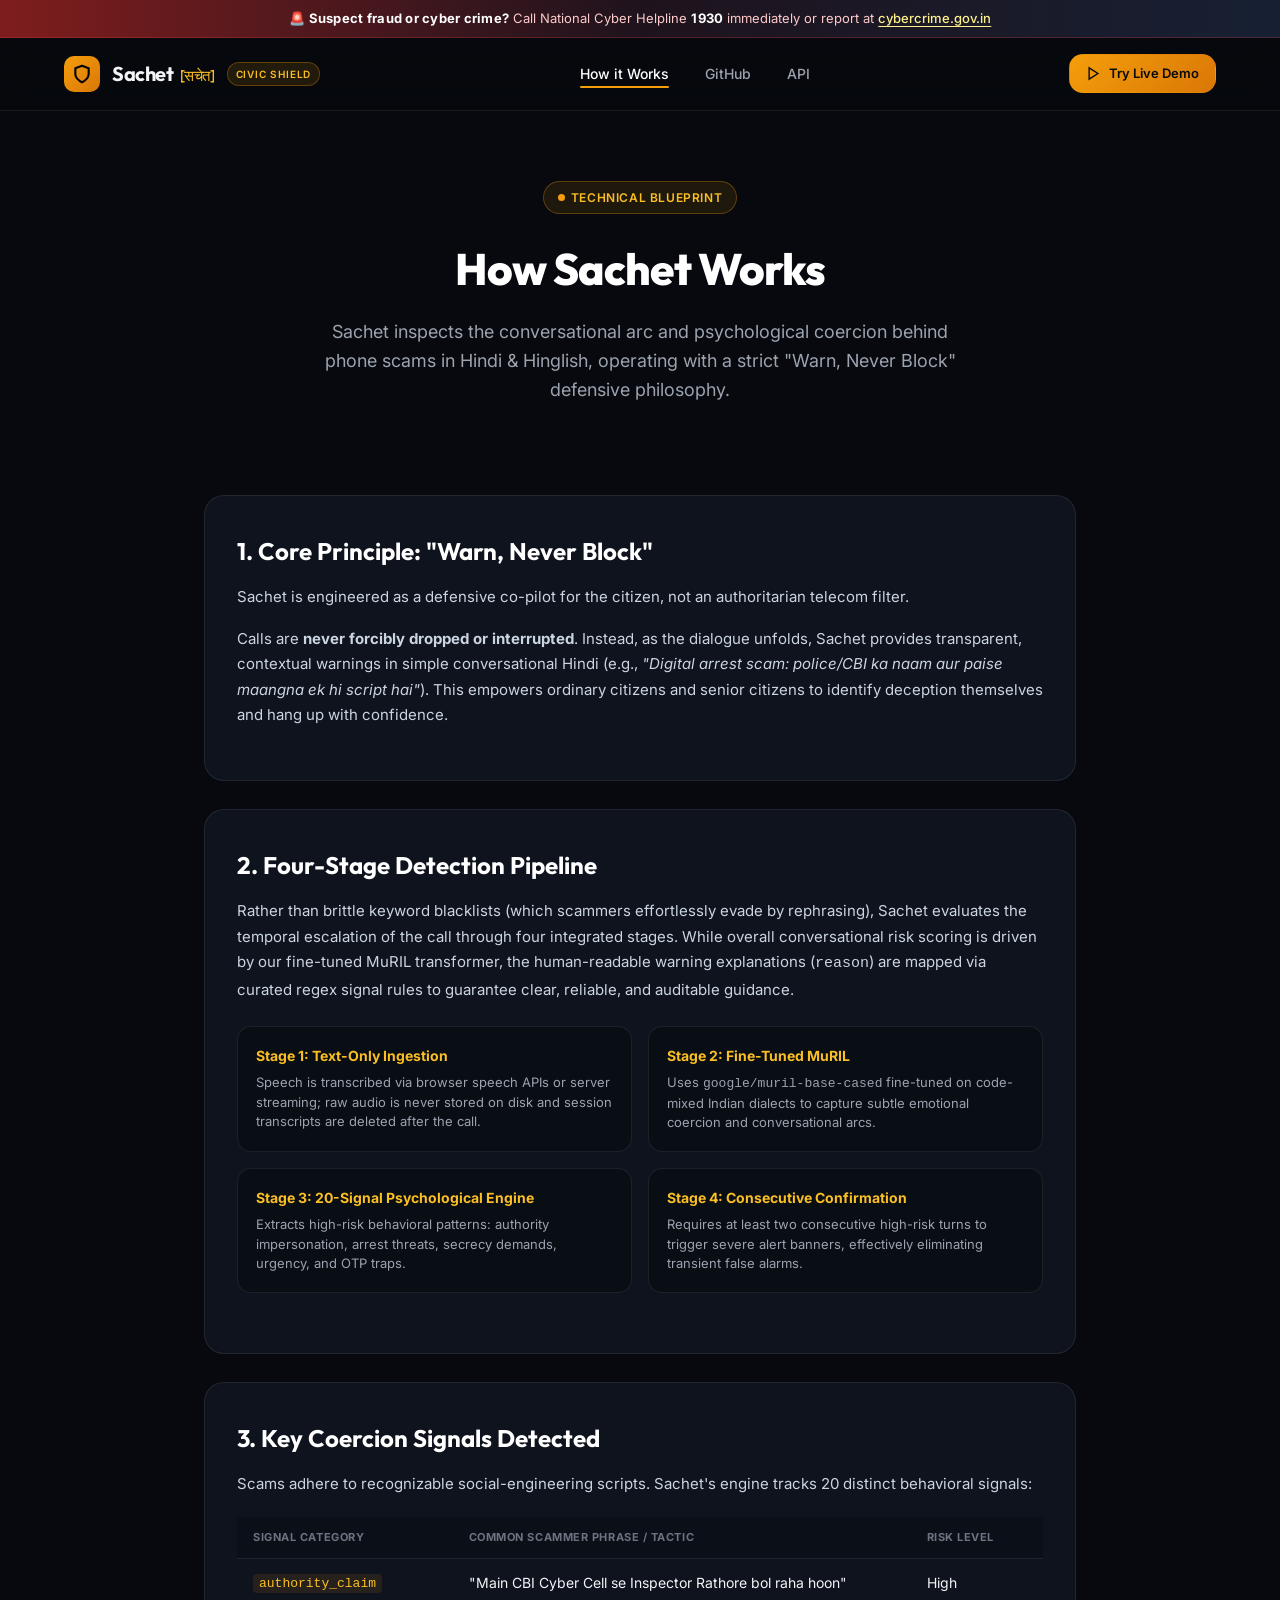
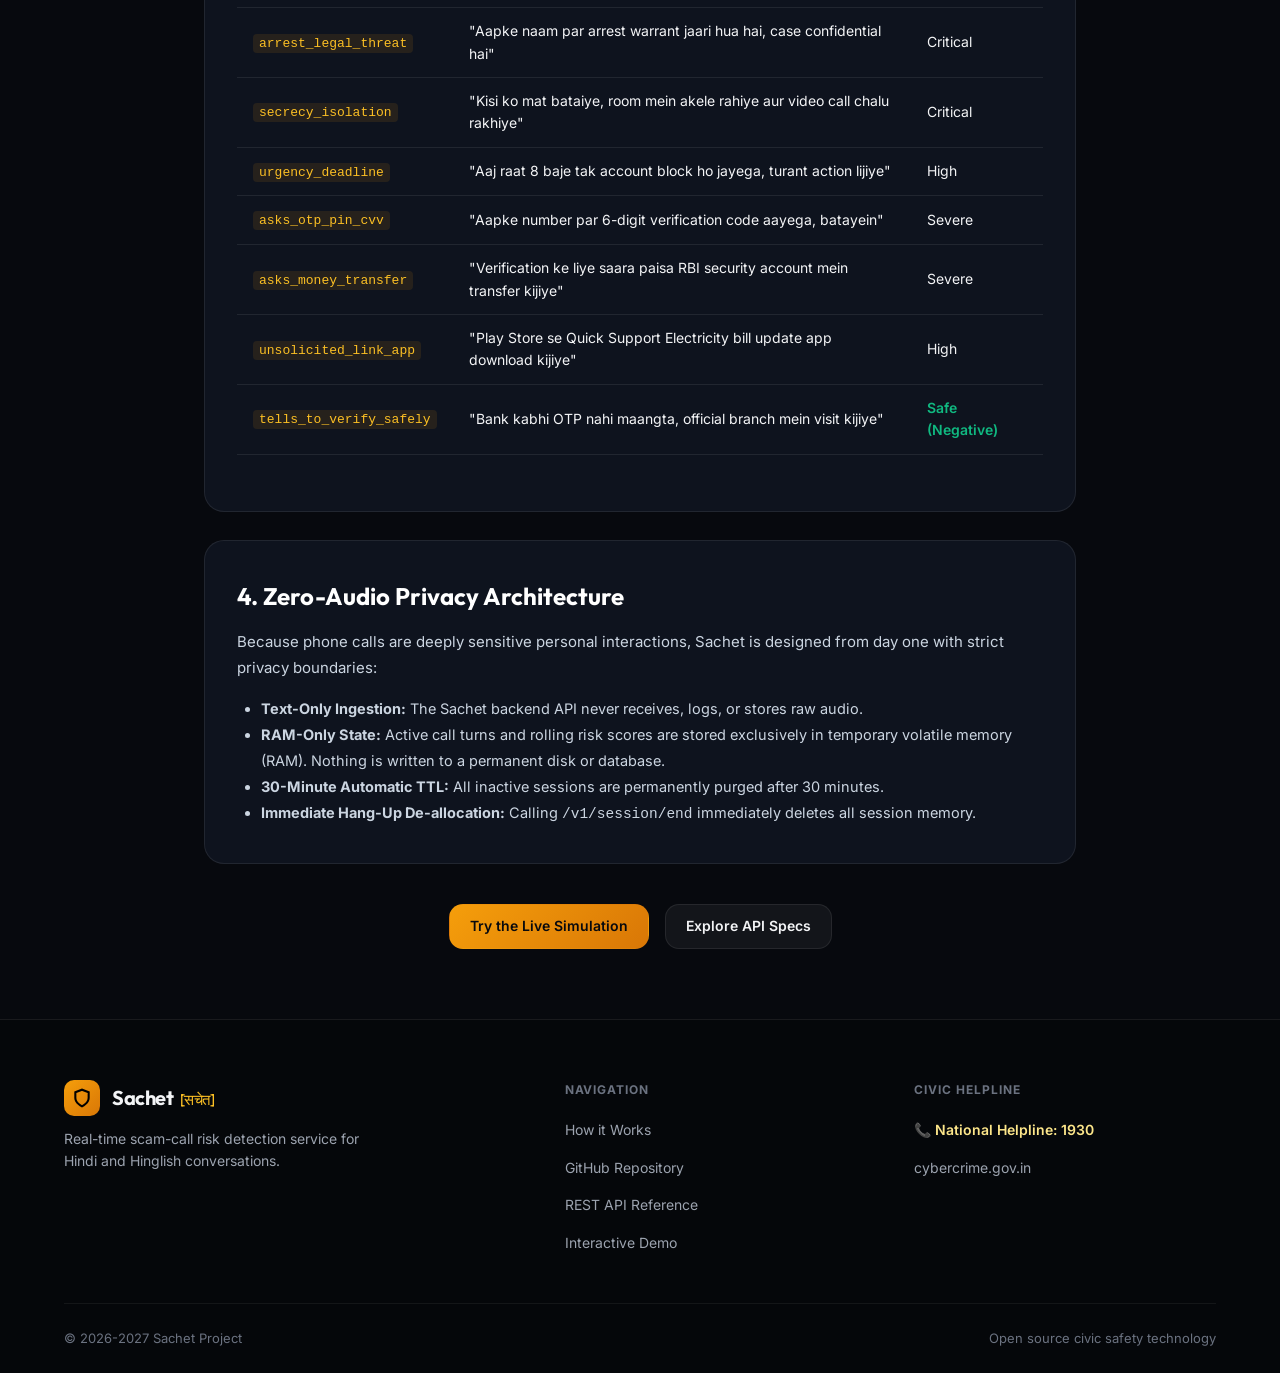
==== commit 10a250a8: "Content modification" ====
--- a/client/how-it-works.html
+++ b/client/how-it-works.html
@@ -84,14 +84,14 @@
       <div class="doc-card">
         <h2>2. Four-Stage Detection Pipeline</h2>
         <p>
-          Rather than brittle keyword blacklists (which scammers effortlessly evade by rephrasing), Sachet evaluates the temporal escalation of the call through four integrated stages:
+          Rather than brittle keyword blacklists (which scammers effortlessly evade by rephrasing), Sachet evaluates the temporal escalation of the call through four integrated stages. While overall conversational risk scoring is driven by our fine-tuned MuRIL transformer, the human-readable warning explanations (<code>reason</code>) are mapped via curated regex signal rules to guarantee clear, reliable, and auditable guidance.
         </p>
 
         <div style="display:grid; grid-template-columns:1fr 1fr; gap:16px; margin:24px 0;">
           <div style="background:rgba(0,0,0,0.3); border:1px solid var(--border-subtle); border-radius:var(--radius-md); padding:18px;">
             <div style="color:var(--amber-light); font-weight:700; font-size:14px; margin-bottom:6px;">Stage 1: Text-Only Ingestion</div>
             <div style="font-size:13px; color:var(--text-muted); line-height:1.5;">
-              Speech is transcribed on-device or streamed chunk-by-chunk. Raw voice recordings are discarded immediately after transcription.
+              Speech is transcribed via browser speech APIs or server streaming; raw audio is never stored on disk and session transcripts are deleted after the call.
             </div>
           </div>
 
